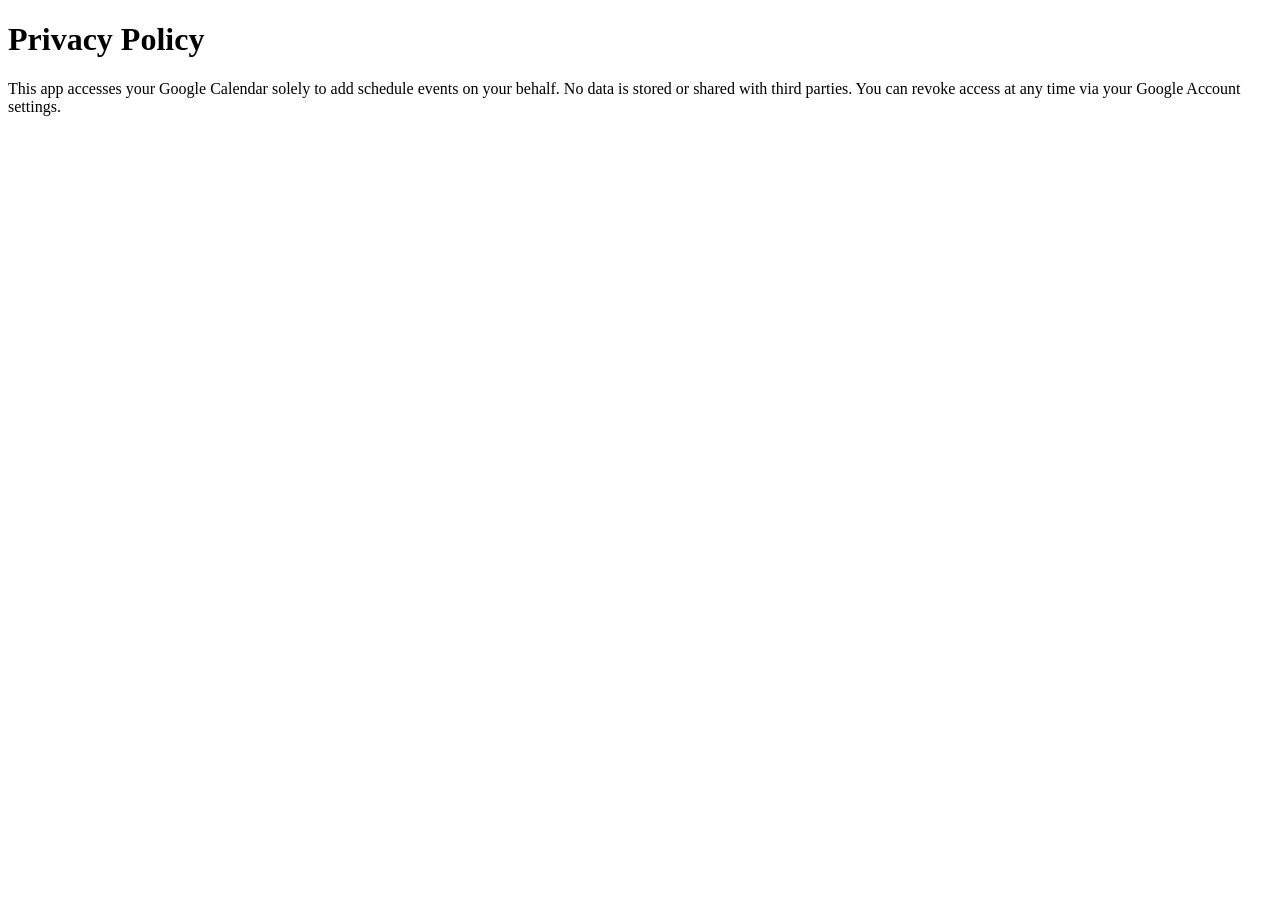
==== static/privacy.html @ 7d7e9094 "provacy policy & terms" ====
<!doctype html>
<html>
  <head>
    <title>Privacy Policy</title>
  </head>
  <body>
    <h1>Privacy Policy</h1>
    <p>
      This app accesses your Google Calendar solely to add schedule events on
      your behalf. No data is stored or shared with third parties. You can
      revoke access at any time via your Google Account settings.
    </p>
  </body>
</html>
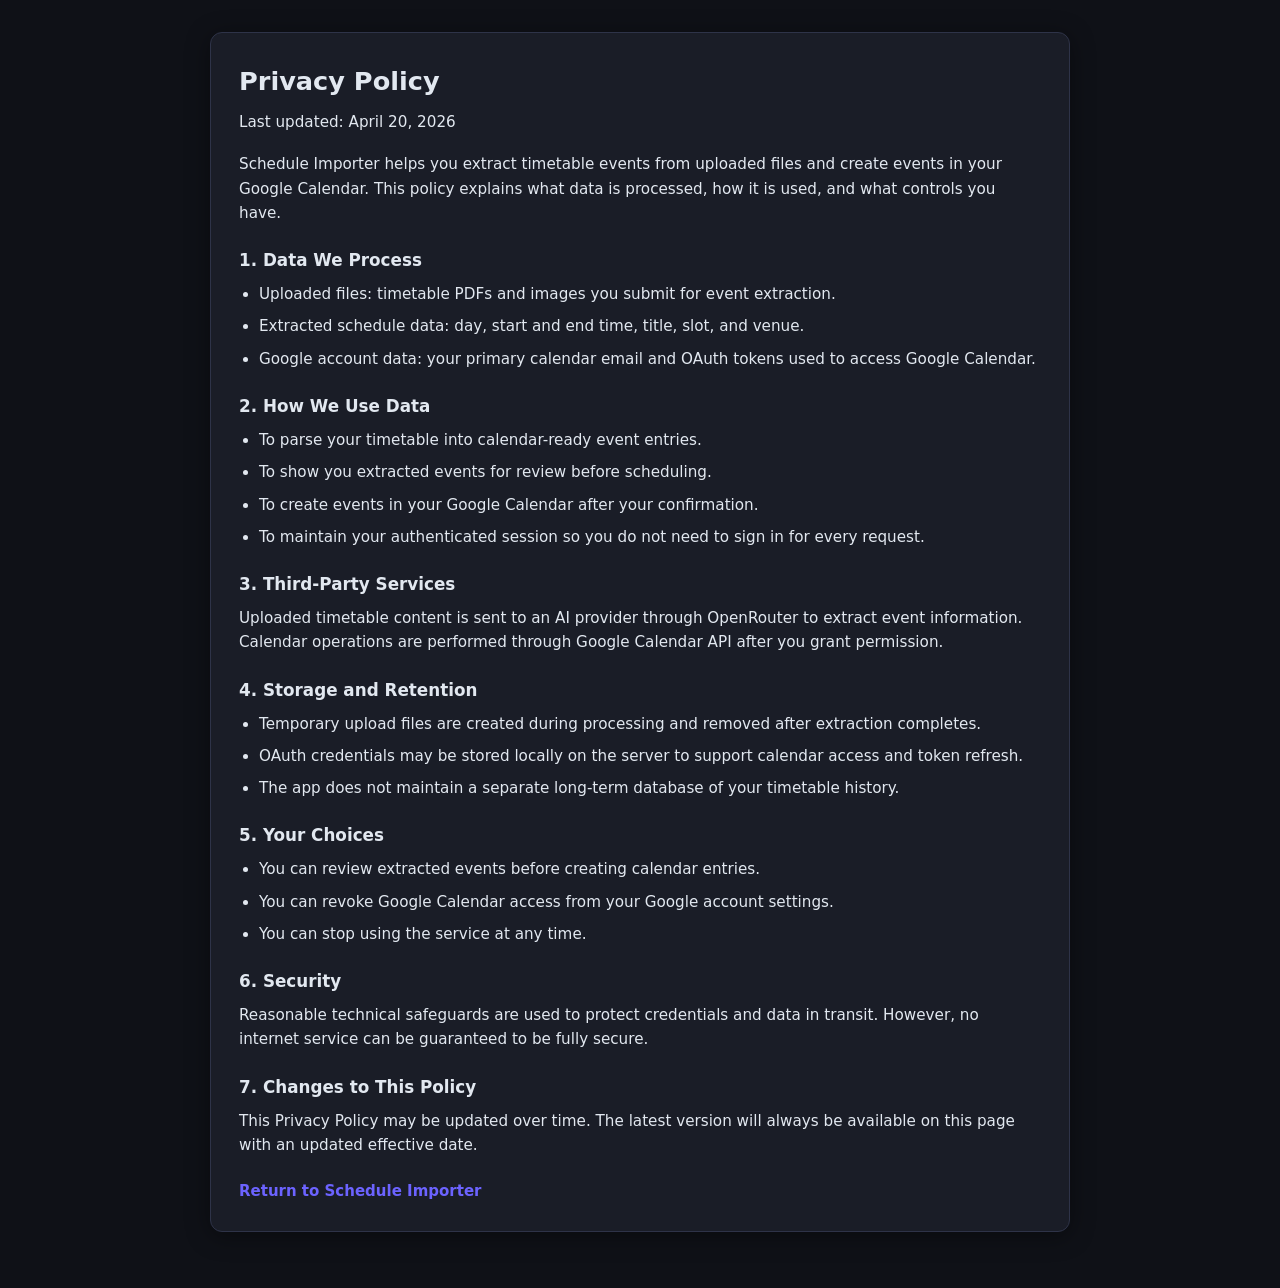
==== commit 717e4adf: "fixed auth and extraction issues. Migrated to Openrouter" ====
--- a/static/privacy.html
+++ b/static/privacy.html
@@ -1,14 +1,167 @@
 <!doctype html>
-<html>
+<html lang="en">
   <head>
-    <title>Privacy Policy</title>
+    <meta charset="UTF-8" />
+    <meta name="viewport" content="width=device-width, initial-scale=1.0" />
+    <title>Privacy Policy | Schedule Importer</title>
+    <link rel="stylesheet" href="/static/style.css" />
+    <style>
+      .legal-wrap {
+        max-width: 900px;
+        margin: 0 auto;
+        padding: 32px 20px 56px;
+      }
+
+      .legal-card {
+        background: var(--surface);
+        border: 1px solid var(--border);
+        border-radius: var(--radius);
+        box-shadow: var(--shadow);
+        padding: 28px;
+      }
+
+      .legal-card h1 {
+        font-size: 1.6rem;
+        margin-bottom: 8px;
+      }
+
+      .legal-meta {
+        color: var(--text-muted);
+        margin-bottom: 18px;
+        font-size: 0.92rem;
+      }
+
+      .legal-card h2 {
+        margin-top: 22px;
+        margin-bottom: 8px;
+        font-size: 1.05rem;
+      }
+
+      .legal-card p,
+      .legal-card li {
+        color: var(--text);
+        font-size: 0.95rem;
+      }
+
+      .legal-card ul {
+        padding-left: 20px;
+      }
+
+      .legal-card li + li,
+      .legal-card p + p {
+        margin-top: 8px;
+      }
+
+      .back-link {
+        display: inline-flex;
+        margin-top: 22px;
+        text-decoration: none;
+        font-weight: 600;
+        color: var(--primary);
+      }
+
+      .back-link:hover {
+        color: var(--primary-h);
+      }
+
+      @media (max-width: 520px) {
+        .legal-card {
+          padding: 20px 16px;
+        }
+      }
+    </style>
   </head>
   <body>
-    <h1>Privacy Policy</h1>
-    <p>
-      This app accesses your Google Calendar solely to add schedule events on
-      your behalf. No data is stored or shared with third parties. You can
-      revoke access at any time via your Google Account settings.
-    </p>
+    <main class="legal-wrap">
+      <section class="legal-card">
+        <h1>Privacy Policy</h1>
+        <p class="legal-meta">Last updated: April 20, 2026</p>
+
+        <p>
+          Schedule Importer helps you extract timetable events from uploaded
+          files and create events in your Google Calendar. This policy explains
+          what data is processed, how it is used, and what controls you have.
+        </p>
+
+        <h2>1. Data We Process</h2>
+        <ul>
+          <li>
+            Uploaded files: timetable PDFs and images you submit for event
+            extraction.
+          </li>
+          <li>
+            Extracted schedule data: day, start and end time, title, slot, and
+            venue.
+          </li>
+          <li>
+            Google account data: your primary calendar email and OAuth tokens
+            used to access Google Calendar.
+          </li>
+        </ul>
+
+        <h2>2. How We Use Data</h2>
+        <ul>
+          <li>To parse your timetable into calendar-ready event entries.</li>
+          <li>To show you extracted events for review before scheduling.</li>
+          <li>
+            To create events in your Google Calendar after your confirmation.
+          </li>
+          <li>
+            To maintain your authenticated session so you do not need to sign in
+            for every request.
+          </li>
+        </ul>
+
+        <h2>3. Third-Party Services</h2>
+        <p>
+          Uploaded timetable content is sent to an AI provider through
+          OpenRouter to extract event information. Calendar operations are
+          performed through Google Calendar API after you grant permission.
+        </p>
+
+        <h2>4. Storage and Retention</h2>
+        <ul>
+          <li>
+            Temporary upload files are created during processing and removed
+            after extraction completes.
+          </li>
+          <li>
+            OAuth credentials may be stored locally on the server to support
+            calendar access and token refresh.
+          </li>
+          <li>
+            The app does not maintain a separate long-term database of your
+            timetable history.
+          </li>
+        </ul>
+
+        <h2>5. Your Choices</h2>
+        <ul>
+          <li>
+            You can review extracted events before creating calendar entries.
+          </li>
+          <li>
+            You can revoke Google Calendar access from your Google account
+            settings.
+          </li>
+          <li>You can stop using the service at any time.</li>
+        </ul>
+
+        <h2>6. Security</h2>
+        <p>
+          Reasonable technical safeguards are used to protect credentials and
+          data in transit. However, no internet service can be guaranteed to be
+          fully secure.
+        </p>
+
+        <h2>7. Changes to This Policy</h2>
+        <p>
+          This Privacy Policy may be updated over time. The latest version will
+          always be available on this page with an updated effective date.
+        </p>
+
+        <a class="back-link" href="/">Return to Schedule Importer</a>
+      </section>
+    </main>
   </body>
 </html>
--- a/static/style.css
+++ b/static/style.css
@@ -0,0 +1,374 @@
+/* ── Reset & tokens ──────────────────────────────────────── */
+*,
+*::before,
+*::after {
+  box-sizing: border-box;
+  margin: 0;
+  padding: 0;
+}
+
+:root {
+  --bg: #0f1117;
+  --surface: #1a1d27;
+  --surface-2: #22263a;
+  --border: #2e3348;
+  --text: #e2e8f0;
+  --text-muted: #8892a4;
+  --primary: #6c63ff;
+  --primary-h: #7c74ff;
+  --success: #22c55e;
+  --success-h: #16a34a;
+  --danger: #ef4444;
+  --radius: 12px;
+  --radius-sm: 8px;
+  --shadow: 0 4px 24px rgba(0, 0, 0, 0.4);
+  --transition: 0.18s ease;
+}
+
+body {
+  background: var(--bg);
+  color: var(--text);
+  font-family: "Inter", "Segoe UI", system-ui, sans-serif;
+  font-size: 15px;
+  line-height: 1.6;
+  min-height: 100vh;
+}
+
+/* ── Layout ──────────────────────────────────────────────── */
+.app {
+  max-width: 900px;
+  margin: 0 auto;
+  padding: 0 20px 60px;
+}
+
+/* ── Header ──────────────────────────────────────────────── */
+header {
+  display: flex;
+  align-items: center;
+  justify-content: space-between;
+  flex-wrap: wrap;
+  gap: 12px;
+  padding: 24px 0 28px;
+  border-bottom: 1px solid var(--border);
+  margin-bottom: 36px;
+}
+
+.logo {
+  display: flex;
+  align-items: center;
+  gap: 10px;
+  font-size: 1.2rem;
+  font-weight: 700;
+  color: var(--text);
+}
+.logo svg {
+  width: 26px;
+  height: 26px;
+  color: var(--primary);
+}
+
+.auth-bar {
+  display: flex;
+  align-items: center;
+  gap: 10px;
+}
+
+/* ── Badges ──────────────────────────────────────────────── */
+.badge {
+  display: inline-block;
+  padding: 3px 10px;
+  border-radius: 999px;
+  font-size: 0.78rem;
+  font-weight: 600;
+  letter-spacing: 0.02em;
+}
+.badge--off {
+  background: rgba(239, 68, 68, 0.15);
+  color: var(--danger);
+}
+.badge--on {
+  background: rgba(34, 197, 94, 0.15);
+  color: var(--success);
+}
+.badge--count {
+  background: var(--primary);
+  color: #fff;
+  font-size: 0.8rem;
+  margin-left: 8px;
+}
+
+/* ── Cards ───────────────────────────────────────────────── */
+.card {
+  background: var(--surface);
+  border: 1px solid var(--border);
+  border-radius: var(--radius);
+  padding: 28px 28px 24px;
+  box-shadow: var(--shadow);
+  margin-bottom: 28px;
+}
+.card h2 {
+  font-size: 1.05rem;
+  font-weight: 700;
+  margin-bottom: 4px;
+}
+.subtitle {
+  color: var(--text-muted);
+  font-size: 0.85rem;
+  margin-bottom: 22px;
+}
+
+/* ── Dropzone ────────────────────────────────────────────── */
+.dropzone {
+  display: flex;
+  flex-direction: column;
+  align-items: center;
+  justify-content: center;
+  gap: 10px;
+  border: 2px dashed var(--border);
+  border-radius: var(--radius-sm);
+  padding: 48px 24px;
+  cursor: pointer;
+  text-align: center;
+  transition:
+    border-color var(--transition),
+    background var(--transition);
+}
+.dropzone:hover,
+.dropzone.drag-over {
+  border-color: var(--primary);
+  background: rgba(108, 99, 255, 0.06);
+}
+.dropzone svg {
+  width: 40px;
+  height: 40px;
+  color: var(--text-muted);
+}
+.dropzone span {
+  color: var(--text-muted);
+  font-size: 0.9rem;
+}
+.dropzone.has-file {
+  border-color: var(--primary);
+  background: rgba(108, 99, 255, 0.08);
+}
+.dropzone.has-file span {
+  color: var(--text);
+}
+
+/* ── Buttons ─────────────────────────────────────────────── */
+.actions {
+  display: flex;
+  gap: 12px;
+  margin-top: 22px;
+  flex-wrap: wrap;
+}
+
+.btn {
+  display: inline-flex;
+  align-items: center;
+  gap: 7px;
+  padding: 9px 20px;
+  border: none;
+  border-radius: var(--radius-sm);
+  font-size: 0.88rem;
+  font-weight: 600;
+  cursor: pointer;
+  transition:
+    background var(--transition),
+    opacity var(--transition),
+    transform var(--transition);
+}
+.btn:active {
+  transform: scale(0.97);
+}
+.btn:disabled {
+  opacity: 0.4;
+  cursor: not-allowed;
+}
+
+.btn--primary {
+  background: var(--primary);
+  color: #fff;
+}
+.btn--primary:hover:not(:disabled) {
+  background: var(--primary-h);
+}
+
+.btn--success {
+  background: var(--success);
+  color: #fff;
+}
+.btn--success:hover:not(:disabled) {
+  background: var(--success-h);
+}
+
+.btn--outline {
+  background: transparent;
+  border: 1px solid var(--border);
+  color: var(--text);
+}
+.btn--outline:hover {
+  border-color: var(--primary);
+  color: var(--primary);
+}
+
+.btn--connected {
+  background: rgba(34, 197, 94, 0.12);
+  border: 1px solid var(--success);
+  color: var(--success);
+  font-size: 0.82rem;
+  max-width: 260px;
+  overflow: hidden;
+  text-overflow: ellipsis;
+  white-space: nowrap;
+  cursor: default;
+}
+.btn--connected:hover {
+  background: rgba(34, 197, 94, 0.22);
+}
+
+.btn--ghost {
+  background: transparent;
+  color: var(--text-muted);
+  border: none;
+}
+.btn--ghost:hover {
+  color: var(--text);
+}
+
+.btn--sm {
+  padding: 5px 12px;
+  font-size: 0.8rem;
+}
+
+/* ── Spinner ─────────────────────────────────────────────── */
+.spinner {
+  display: flex;
+  flex-direction: column;
+  align-items: center;
+  gap: 14px;
+  padding: 40px;
+  color: var(--text-muted);
+  font-size: 0.9rem;
+}
+.spinner__ring {
+  width: 40px;
+  height: 40px;
+  border: 3px solid var(--border);
+  border-top-color: var(--primary);
+  border-radius: 50%;
+  animation: spin 0.8s linear infinite;
+}
+@keyframes spin {
+  to {
+    transform: rotate(360deg);
+  }
+}
+
+/* ── Toast ───────────────────────────────────────────────── */
+.toast {
+  position: fixed;
+  bottom: 28px;
+  left: 50%;
+  transform: translateX(-50%) translateY(0);
+  padding: 12px 24px;
+  border-radius: var(--radius-sm);
+  font-size: 0.88rem;
+  font-weight: 600;
+  color: #fff;
+  box-shadow: 0 8px 32px rgba(0, 0, 0, 0.4);
+  z-index: 999;
+  transition: opacity 0.3s ease;
+  max-width: 90vw;
+  text-align: center;
+}
+.toast--success {
+  background: #166534;
+  border: 1px solid var(--success);
+}
+.toast--error {
+  background: #7f1d1d;
+  border: 1px solid var(--danger);
+}
+
+/* ── Results table ───────────────────────────────────────── */
+.results-header {
+  display: flex;
+  align-items: center;
+  justify-content: space-between;
+  margin-bottom: 18px;
+}
+.table-wrap {
+  overflow-x: auto;
+}
+
+table {
+  width: 100%;
+  border-collapse: collapse;
+  font-size: 0.88rem;
+}
+thead th {
+  text-align: left;
+  padding: 10px 14px;
+  background: var(--surface-2);
+  color: var(--text-muted);
+  font-size: 0.78rem;
+  font-weight: 600;
+  text-transform: uppercase;
+  letter-spacing: 0.06em;
+  border-bottom: 1px solid var(--border);
+}
+thead th:first-child {
+  border-radius: var(--radius-sm) 0 0 0;
+}
+thead th:last-child {
+  border-radius: 0 var(--radius-sm) 0 0;
+}
+
+tbody tr {
+  border-bottom: 1px solid var(--border);
+  transition: background var(--transition);
+}
+tbody tr:last-child {
+  border-bottom: none;
+}
+tbody tr:hover {
+  background: var(--surface-2);
+}
+tbody td {
+  padding: 11px 14px;
+  vertical-align: middle;
+}
+
+.day-pill {
+  display: inline-block;
+  padding: 2px 9px;
+  border-radius: 999px;
+  font-size: 0.75rem;
+  font-weight: 700;
+  background: rgba(108, 99, 255, 0.18);
+  color: #a89dff;
+}
+
+/* ── Utility ─────────────────────────────────────────────── */
+.hidden {
+  display: none !important;
+}
+
+/* ── Responsive ──────────────────────────────────────────── */
+@media (max-width: 520px) {
+  .card {
+    padding: 20px 16px;
+  }
+  header {
+    flex-direction: column;
+    align-items: flex-start;
+  }
+  .actions {
+    flex-direction: column;
+  }
+  .btn {
+    width: 100%;
+    justify-content: center;
+  }
+}
